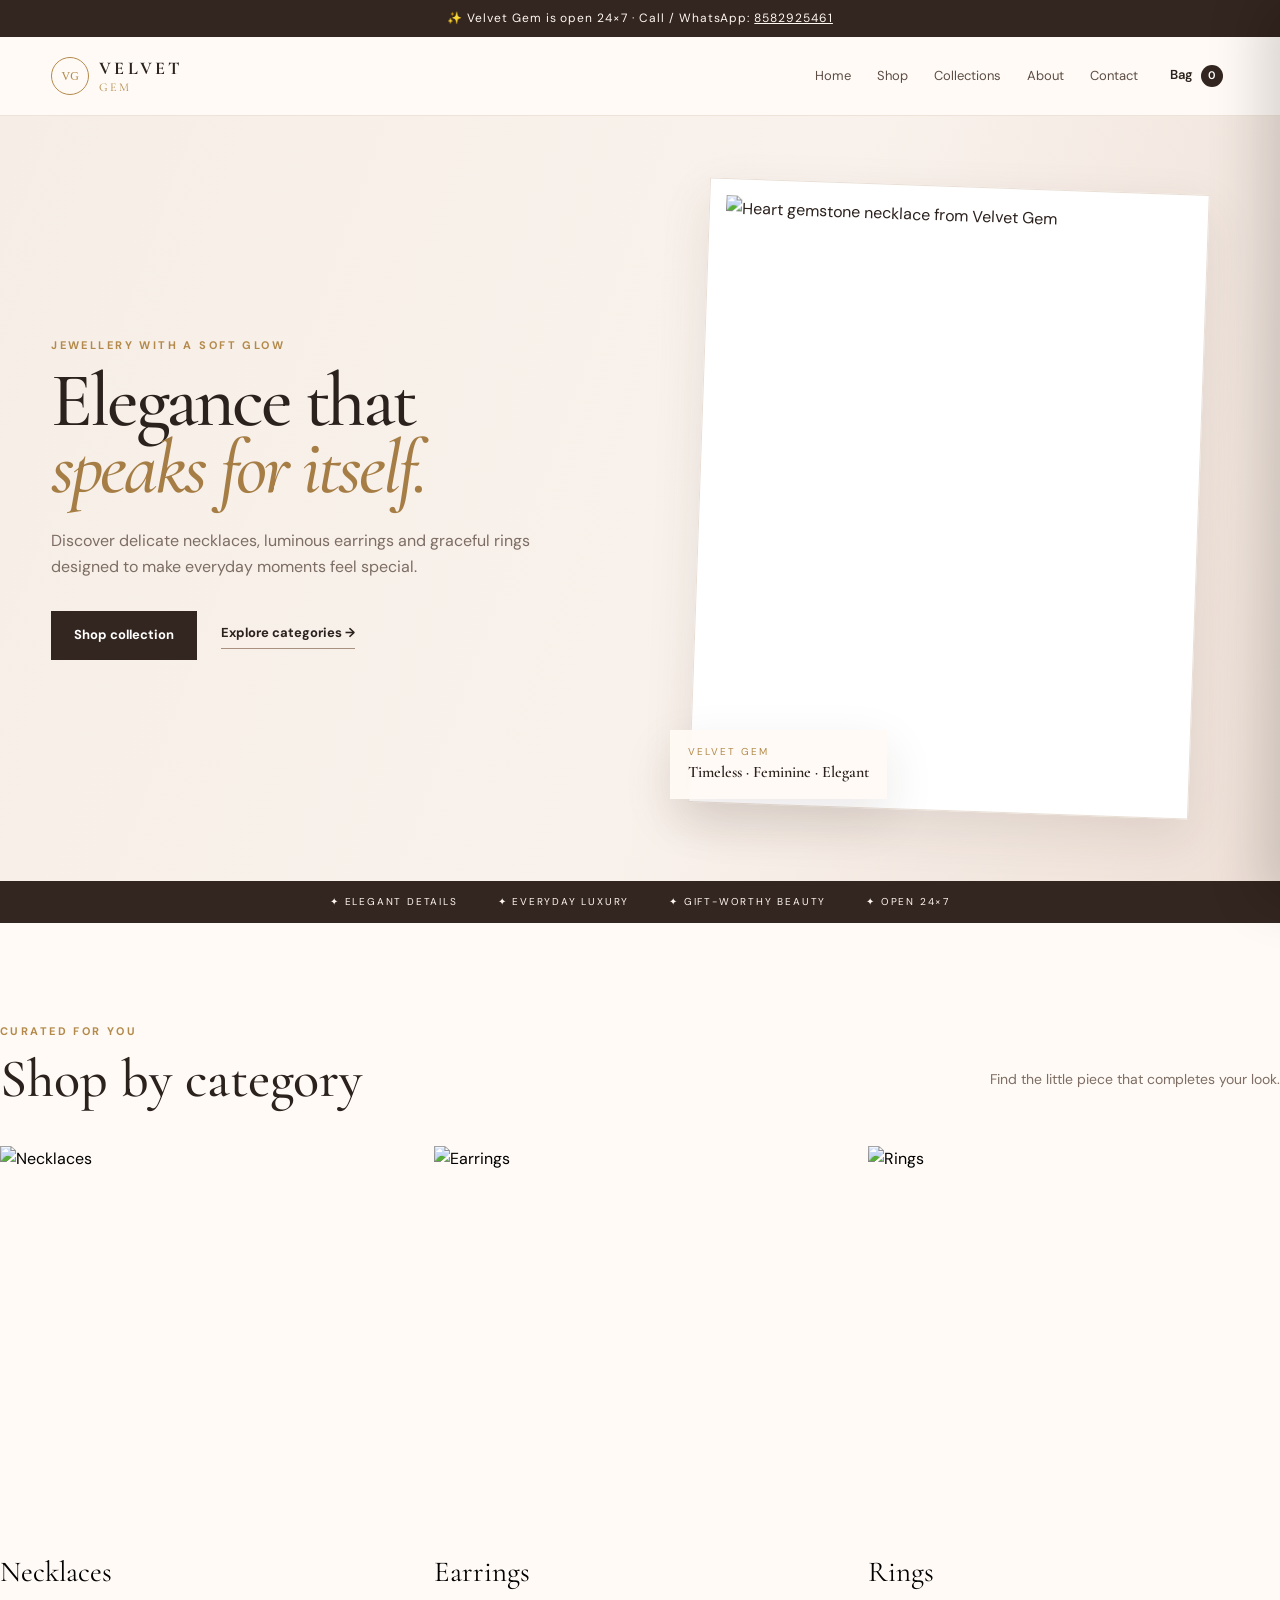
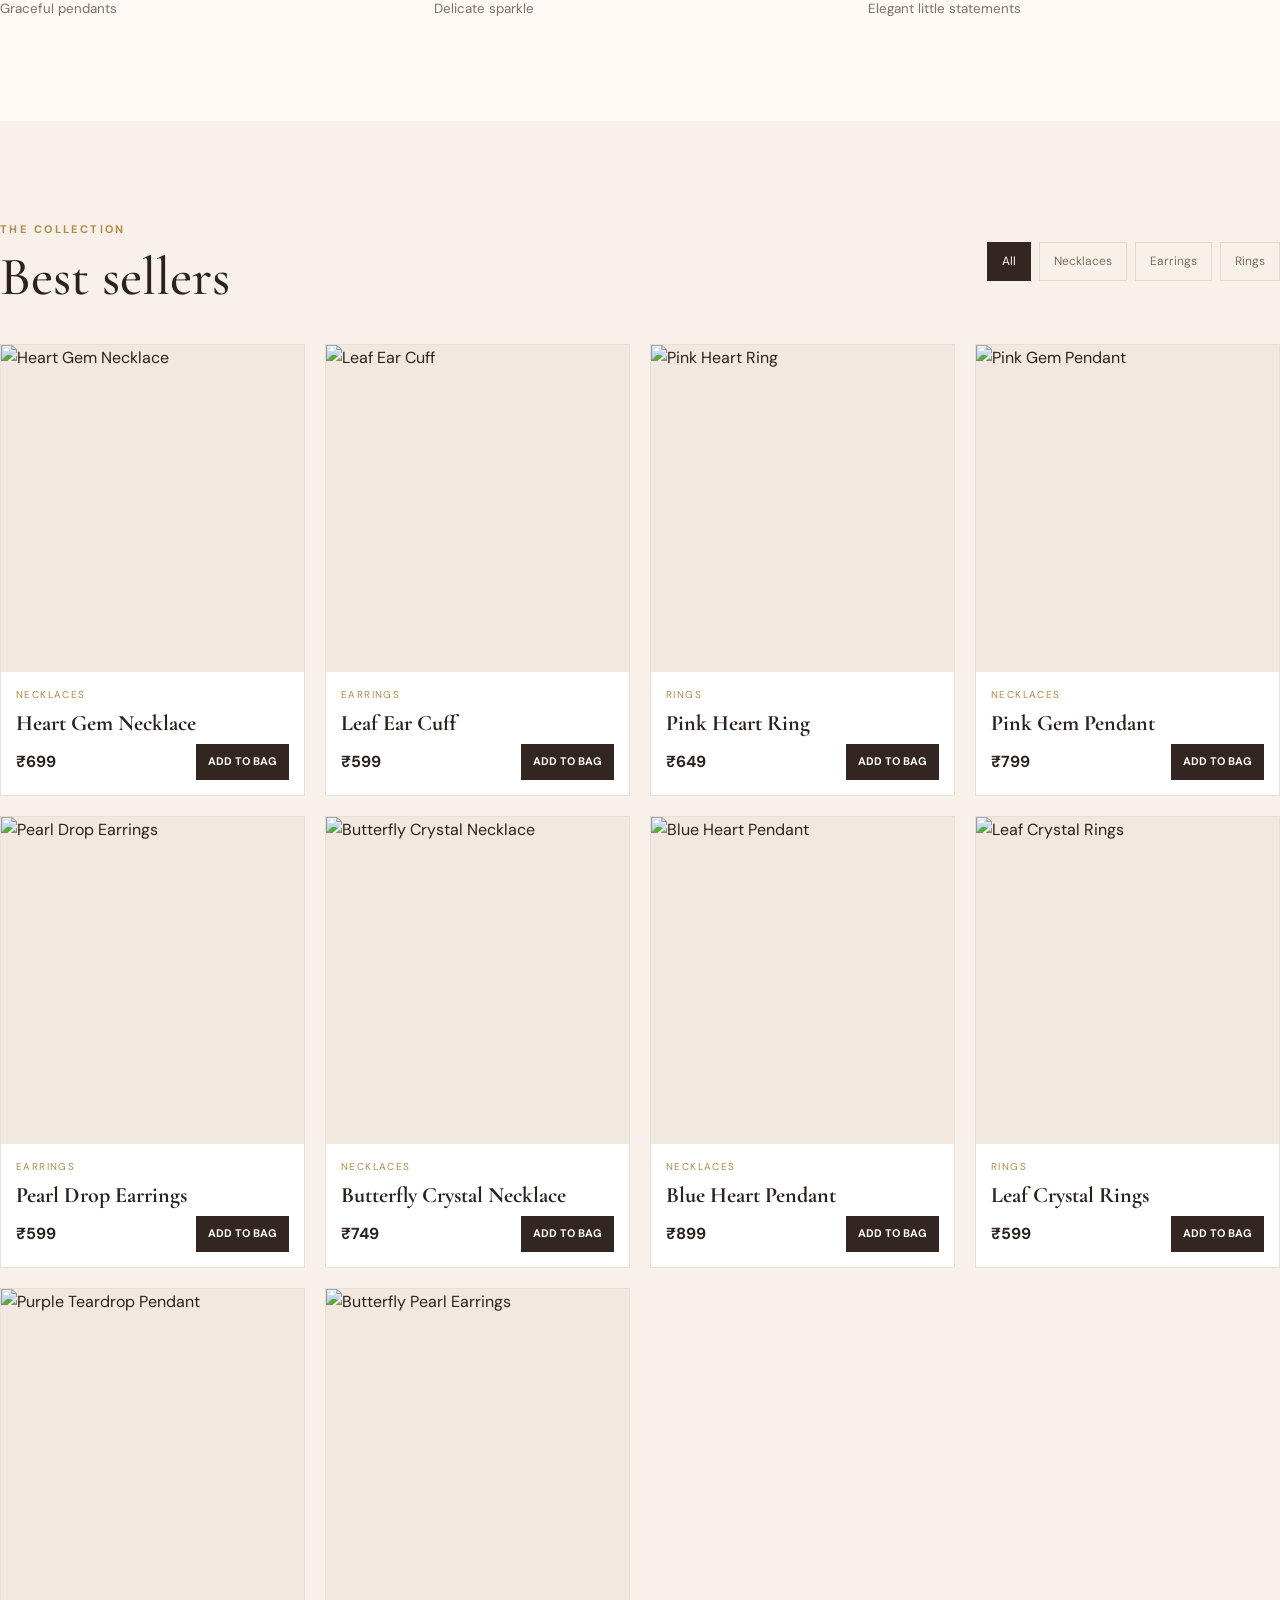
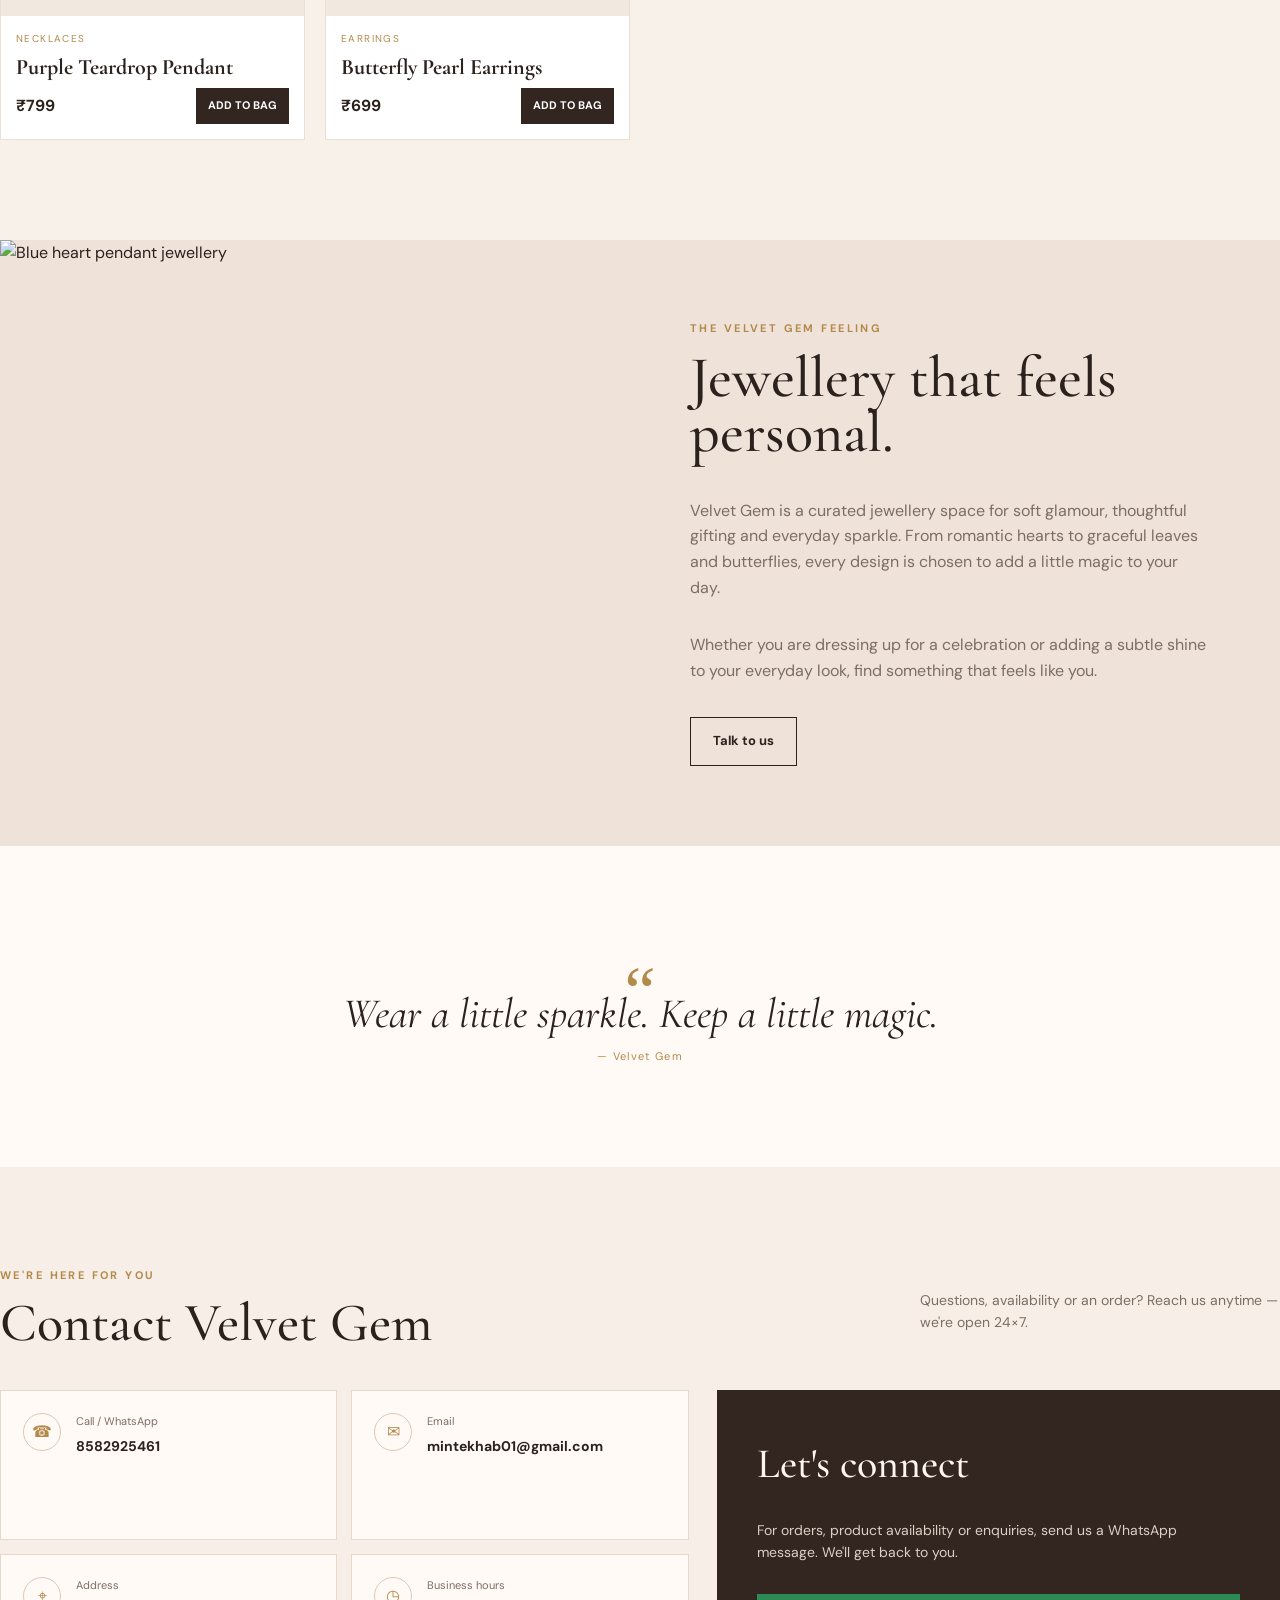
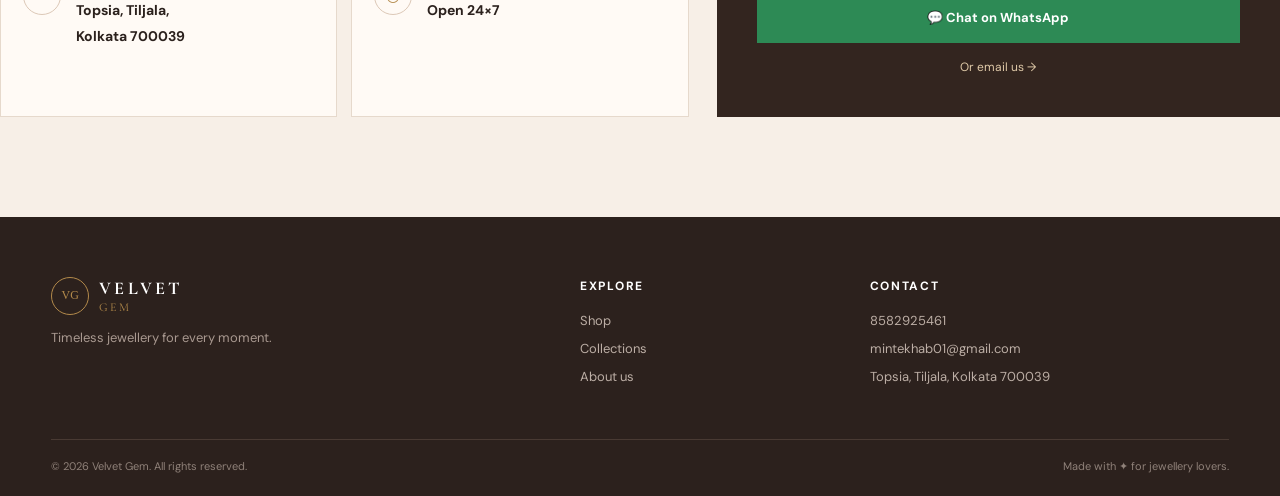
==== index.html @ b73c509e "Add files via upload" ====
<!doctype html>
<html lang="en">
<head>
  <meta charset="utf-8">
  <meta name="viewport" content="width=device-width, initial-scale=1">
  <meta name="theme-color" content="#f7f0e8">
  <meta name="description" content="Velvet Gem — elegant jewellery for every moment. Shop necklaces, earrings and rings in a timeless luxury collection.">
  <title>Velvet Gem | Timeless Jewellery</title>
  <link rel="preconnect" href="https://fonts.googleapis.com">
  <link rel="preconnect" href="https://fonts.gstatic.com" crossorigin>
  <link href="https://fonts.googleapis.com/css2?family=Cormorant+Garamond:wght@500;600;700&family=DM+Sans:wght@400;500;600;700&display=swap" rel="stylesheet">
  <link rel="stylesheet" href="style.css">
</head>
<body>
  <div class="announcement">✨ Velvet Gem is open 24×7 · Call / WhatsApp: <a href="tel:+918582925461">8582925461</a></div>

  <header class="site-header" id="top">
    <div class="container nav-wrap">
      <a class="brand" href="#top" aria-label="Velvet Gem home">
        <span class="brand-mark">VG</span>
        <span><strong>VELVET</strong><em>GEM</em></span>
      </a>
      <button class="menu-toggle" aria-label="Open menu" aria-expanded="false">☰</button>
      <nav class="nav" aria-label="Main navigation">
        <a href="#home">Home</a>
        <a href="#shop">Shop</a>
        <a href="#collections">Collections</a>
        <a href="#about">About</a>
        <a href="#contact">Contact</a>
        <button class="cart-button" id="cartOpen" aria-label="Open shopping cart">Bag <span id="cartCount">0</span></button>
      </nav>
    </div>
  </header>

  <main>
    <section class="hero" id="home">
      <div class="hero-copy">
        <p class="eyebrow">JEWELLERY WITH A SOFT GLOW</p>
        <h1>Elegance that<br><span>speaks for itself.</span></h1>
        <p class="hero-text">Discover delicate necklaces, luminous earrings and graceful rings designed to make everyday moments feel special.</p>
        <div class="hero-actions">
          <a class="btn btn-dark" href="#shop">Shop collection</a>
          <a class="text-link" href="#collections">Explore categories →</a>
        </div>
      </div>
      <div class="hero-art">
        <div class="hero-frame">
          <img src="images/heart-gem-necklace.jpg" alt="Heart gemstone necklace from Velvet Gem">
        </div>
        <div class="floating-note"><span>VELVET GEM</span><b>Timeless · Feminine · Elegant</b></div>
      </div>
    </section>

    <section class="marquee" aria-label="Velvet Gem values">
      <span>✦ ELEGANT DETAILS</span><span>✦ EVERYDAY LUXURY</span><span>✦ GIFT-WORTHY BEAUTY</span><span>✦ OPEN 24×7</span>
    </section>

    <section class="section" id="collections">
      <div class="section-heading">
        <div><p class="eyebrow">CURATED FOR YOU</p><h2>Shop by category</h2></div>
        <p>Find the little piece that completes your look.</p>
      </div>
      <div class="category-grid">
        <button class="category-card" data-category="Necklaces"><img src="images/pink-drop-necklace.jpg" alt="Necklaces"><span>Necklaces</span><small>Graceful pendants</small></button>
        <button class="category-card" data-category="Earrings"><img src="images/butterfly-earrings.jpg" alt="Earrings"><span>Earrings</span><small>Delicate sparkle</small></button>
        <button class="category-card" data-category="Rings"><img src="images/pink-heart-ring.jpg" alt="Rings"><span>Rings</span><small>Elegant little statements</small></button>
      </div>
    </section>

    <section class="section products-section" id="shop">
      <div class="section-heading shop-heading">
        <div><p class="eyebrow">THE COLLECTION</p><h2>Best sellers</h2></div>
        <div class="filters" role="group" aria-label="Product filters">
          <button class="filter active" data-filter="All">All</button>
          <button class="filter" data-filter="Necklaces">Necklaces</button>
          <button class="filter" data-filter="Earrings">Earrings</button>
          <button class="filter" data-filter="Rings">Rings</button>
        </div>
      </div>
      <div class="product-grid" id="productGrid"></div>
    </section>

    <section class="story" id="about">
      <div class="story-image"><img src="images/blue-heart-necklace.jpg" alt="Blue heart pendant jewellery"></div>
      <div class="story-copy">
        <p class="eyebrow">THE VELVET GEM FEELING</p>
        <h2>Jewellery that feels personal.</h2>
        <p>Velvet Gem is a curated jewellery space for soft glamour, thoughtful gifting and everyday sparkle. From romantic hearts to graceful leaves and butterflies, every design is chosen to add a little magic to your day.</p>
        <p>Whether you are dressing up for a celebration or adding a subtle shine to your everyday look, find something that feels like you.</p>
        <a class="btn btn-outline" href="#contact">Talk to us</a>
      </div>
    </section>

    <section class="quote-section">
      <div class="quote-mark">“</div>
      <blockquote>Wear a little sparkle. Keep a little magic.</blockquote>
      <p>— Velvet Gem</p>
    </section>

    <section class="contact section" id="contact">
      <div class="section-heading">
        <div><p class="eyebrow">WE'RE HERE FOR YOU</p><h2>Contact Velvet Gem</h2></div>
        <p>Questions, availability or an order? Reach us anytime — we're open 24×7.</p>
      </div>
      <div class="contact-grid">
        <div class="contact-info">
          <a class="contact-card" href="tel:+918582925461"><span class="contact-icon">☎</span><div><small>Call / WhatsApp</small><strong>8582925461</strong></div></a>
          <a class="contact-card" href="mailto:mintekhab01@gmail.com"><span class="contact-icon">✉</span><div><small>Email</small><strong>mintekhab01@gmail.com</strong></div></a>
          <div class="contact-card"><span class="contact-icon">⌖</span><div><small>Address</small><strong>Topsia, Tiljala,<br>Kolkata 700039</strong></div></div>
          <div class="contact-card"><span class="contact-icon">◷</span><div><small>Business hours</small><strong>Open 24×7</strong></div></div>
        </div>
        <div class="contact-box">
          <h3>Let's connect</h3>
          <p>For orders, product availability or enquiries, send us a WhatsApp message. We'll get back to you.</p>
          <a class="btn btn-whatsapp" id="whatsappContact" href="https://wa.me/918582925461?text=Hello%20Velvet%20Gem%2C%20I%20would%20like%20to%20know%20more%20about%20your%20jewellery." target="_blank" rel="noopener">💬 Chat on WhatsApp</a>
          <a class="email-link" href="mailto:mintekhab01@gmail.com">Or email us →</a>
        </div>
      </div>
    </section>
  </main>

  <footer class="footer">
    <div class="container footer-grid">
      <div><a class="brand footer-brand" href="#top"><span class="brand-mark">VG</span><span><strong>VELVET</strong><em>GEM</em></span></a><p>Timeless jewellery for every moment.</p></div>
      <div><h4>Explore</h4><a href="#shop">Shop</a><a href="#collections">Collections</a><a href="#about">About us</a></div>
      <div><h4>Contact</h4><a href="tel:+918582925461">8582925461</a><a href="mailto:mintekhab01@gmail.com">mintekhab01@gmail.com</a><span>Topsia, Tiljala, Kolkata 700039</span></div>
    </div>
    <div class="container footer-bottom"><span>© <span id="year"></span> Velvet Gem. All rights reserved.</span><span>Made with ✦ for jewellery lovers.</span></div>
  </footer>

  <div class="cart-overlay" id="cartOverlay"></div>
  <aside class="cart-drawer" id="cartDrawer" aria-label="Shopping cart" aria-hidden="true">
    <div class="cart-head"><div><p class="eyebrow">YOUR SELECTION</p><h2>Your bag</h2></div><button id="cartClose" class="icon-button" aria-label="Close cart">×</button></div>
    <div id="cartItems" class="cart-items"></div>
    <div class="cart-footer">
      <div class="total-row"><span>Subtotal</span><strong id="cartTotal">₹0</strong></div>
      <p class="cart-note">Delivery and final availability can be confirmed on WhatsApp.</p>
      <button id="whatsappOrder" class="btn btn-whatsapp full">Order on WhatsApp</button>
      <button id="clearCart" class="clear-btn">Clear bag</button>
    </div>
  </aside>

  <div class="product-modal" id="productModal" aria-hidden="true">
    <div class="modal-backdrop" data-close-modal></div>
    <div class="modal-card" role="dialog" aria-modal="true">
      <button class="icon-button modal-close" data-close-modal aria-label="Close product">×</button>
      <img id="modalImage" src="" alt="">
      <div class="modal-content"><p class="eyebrow" id="modalCategory"></p><h2 id="modalName"></h2><p class="modal-price" id="modalPrice"></p><p id="modalDescription"></p><button class="btn btn-dark full" id="modalAdd">Add to bag</button></div>
    </div>
  </div>

  <script src="script.js"></script>
</body>
</html>
---- style.css ----
:root{--cream:#f7f0e8;--paper:#fffaf5;--ink:#2b211d;--muted:#7d6d64;--gold:#b38a4b;--line:#e6d9cc;--rose:#ead8d1;--dark:#33251f;--shadow:0 18px 50px rgba(56,38,29,.10)}
*{box-sizing:border-box}html{scroll-behavior:smooth}body{margin:0;background:var(--paper);color:var(--ink);font-family:'DM Sans',Arial,sans-serif;line-height:1.6}button,a{font:inherit}a{text-decoration:none;color:inherit}.container{width:min(1180px,92%);margin:auto}.announcement{background:var(--dark);color:#fff8f1;text-align:center;padding:9px 16px;font-size:12px;letter-spacing:.08em}.announcement a{text-decoration:underline}.site-header{position:sticky;top:0;z-index:20;background:rgba(255,250,245,.94);backdrop-filter:blur(16px);border-bottom:1px solid rgba(230,217,204,.7)}.nav-wrap{height:78px;display:flex;align-items:center;justify-content:space-between;gap:30px}.brand{display:flex;align-items:center;gap:10px}.brand-mark{width:38px;height:38px;border:1px solid var(--gold);border-radius:50%;display:grid;place-items:center;font-family:Georgia,serif;color:var(--gold);font-size:12px}.brand strong,.brand em{display:block;line-height:1;font-family:'Cormorant Garamond',Georgia,serif;letter-spacing:.18em;font-style:normal}.brand strong{font-size:18px}.brand em{font-size:12px;color:var(--gold);margin-top:4px}.nav{display:flex;align-items:center;gap:26px;font-size:13px}.nav a{color:#5c4d45;transition:.2s}.nav a:hover{color:var(--gold)}.cart-button{border:0;background:none;cursor:pointer;color:var(--ink);font-weight:600}.cart-button span{display:inline-grid;place-items:center;width:22px;height:22px;margin-left:5px;background:var(--dark);color:white;border-radius:50%;font-size:11px}.menu-toggle{display:none;border:0;background:none;font-size:24px}.hero{min-height:650px;background:linear-gradient(110deg,#f6eee6 0%,#f9f2ec 55%,#eee0d7 100%);display:grid;grid-template-columns:1fr 1fr;align-items:center;padding:70px max(4%,calc((100% - 1180px)/2));gap:60px;overflow:hidden}.eyebrow{font-size:11px;letter-spacing:.22em;font-weight:700;color:var(--gold);margin:0 0 12px}.hero h1,h2,h3,blockquote{font-family:'Cormorant Garamond',Georgia,serif}.hero h1{font-size:clamp(56px,6vw,90px);line-height:.88;font-weight:500;margin:0 0 26px;letter-spacing:-.04em}.hero h1 span{color:#a67e45;font-style:italic}.hero-text{max-width:510px;color:var(--muted);font-size:16px}.hero-actions{display:flex;align-items:center;gap:24px;margin-top:32px}.btn{display:inline-flex;justify-content:center;align-items:center;border:1px solid transparent;padding:13px 22px;cursor:pointer;transition:.25s;font-weight:700;font-size:13px}.btn-dark{background:var(--dark);color:#fff}.btn-dark:hover{transform:translateY(-2px);box-shadow:var(--shadow)}.btn-outline{border-color:var(--ink);background:transparent}.btn-outline:hover{background:var(--dark);color:white}.btn-whatsapp{background:#2d8a55;color:white}.btn-whatsapp:hover{filter:brightness(.94);transform:translateY(-2px)}.text-link{font-size:13px;font-weight:700;border-bottom:1px solid #a9917f;padding-bottom:4px}.hero-art{position:relative;display:flex;justify-content:center}.hero-frame{width:min(500px,100%);aspect-ratio:4/5;padding:16px;background:#fff;border:1px solid #eadfd6;box-shadow:var(--shadow);transform:rotate(2deg)}.hero-frame img{width:100%;height:100%;object-fit:cover;display:block}.floating-note{position:absolute;bottom:12px;left:0;background:rgba(255,250,245,.94);padding:14px 18px;box-shadow:var(--shadow);font-size:10px}.floating-note span{display:block;letter-spacing:.2em;color:var(--gold)}.floating-note b{display:block;font-family:'Cormorant Garamond',Georgia,serif;font-size:16px;font-weight:600}.marquee{display:flex;justify-content:center;gap:40px;flex-wrap:wrap;background:#33251f;color:#fff7f0;padding:13px;font-size:10px;letter-spacing:.18em}.section{padding:100px 0}.section-heading{display:flex;align-items:end;justify-content:space-between;gap:30px;margin-bottom:42px}.section-heading h2{font-size:54px;line-height:.95;margin:0;font-weight:500}.section-heading>p{max-width:360px;color:var(--muted);font-size:14px}.category-grid{display:grid;grid-template-columns:repeat(3,1fr);gap:22px}.category-card{padding:0;border:0;background:none;cursor:pointer;text-align:left;overflow:hidden}.category-card img{display:block;width:100%;height:390px;object-fit:cover;transition:transform .5s}.category-card:hover img{transform:scale(1.035)}.category-card span{display:block;font-family:'Cormorant Garamond',Georgia,serif;font-size:29px;margin-top:13px}.category-card small{color:var(--muted)}.products-section{background:#f8f1e9}.shop-heading{align-items:center}.filters{display:flex;gap:8px;flex-wrap:wrap}.filter{border:1px solid var(--line);background:transparent;padding:9px 14px;color:var(--muted);cursor:pointer;font-size:12px}.filter.active,.filter:hover{background:var(--dark);color:#fff;border-color:var(--dark)}.product-grid{display:grid;grid-template-columns:repeat(4,1fr);gap:20px}.product-card{background:#fff;border:1px solid #eadfd5;position:relative;overflow:hidden}.product-image{position:relative;aspect-ratio:1/1.08;background:#f1e8df;overflow:hidden;cursor:pointer}.product-image img{width:100%;height:100%;object-fit:cover;transition:transform .5s}.product-card:hover .product-image img{transform:scale(1.04)}.quick-view{position:absolute;left:12px;right:12px;bottom:12px;padding:10px;border:0;background:rgba(255,250,245,.94);cursor:pointer;font-size:11px;font-weight:700;opacity:0;transform:translateY(6px);transition:.25s}.product-card:hover .quick-view{opacity:1;transform:translateY(0)}.product-info{padding:15px}.product-category{font-size:10px;letter-spacing:.14em;color:var(--gold);text-transform:uppercase}.product-name{font-family:'Cormorant Garamond',Georgia,serif;font-size:22px;margin:3px 0}.product-bottom{display:flex;justify-content:space-between;align-items:center;gap:10px}.price{font-weight:700}.add-btn{border:0;background:var(--dark);color:#fff;padding:9px 12px;font-size:11px;font-weight:700;cursor:pointer}.story{display:grid;grid-template-columns:1fr 1fr;min-height:580px;background:#efe2d9}.story-image img{width:100%;height:100%;object-fit:cover;display:block}.story-copy{padding:80px max(7%,calc((100vw - 1180px)/2));display:flex;flex-direction:column;justify-content:center}.story-copy h2{font-size:58px;line-height:.95;margin:0 0 22px;font-weight:500}.story-copy p:not(.eyebrow){color:var(--muted);max-width:520px}.story-copy .btn{width:max-content;margin-top:18px}.quote-section{text-align:center;padding:90px 20px;background:#fffaf5}.quote-mark{font-family:Georgia,serif;color:var(--gold);font-size:70px;height:55px}.quote-section blockquote{font-size:42px;line-height:1.1;max-width:720px;margin:0 auto;font-style:italic}.quote-section p{color:var(--gold);letter-spacing:.12em;font-size:11px}.contact{background:#f7efe7}.contact-grid{display:grid;grid-template-columns:1.1fr .9fr;gap:28px}.contact-info{display:grid;grid-template-columns:1fr 1fr;gap:14px}.contact-card{display:flex;gap:15px;align-items:flex-start;background:#fffaf5;border:1px solid var(--line);padding:22px;min-height:105px}.contact-icon{width:38px;height:38px;border:1px solid #dcc8b7;display:grid;place-items:center;border-radius:50%;color:var(--gold);flex:none}.contact-card small{display:block;color:var(--muted);font-size:11px;margin-bottom:3px}.contact-card strong{font-size:14px;line-height:1.45}.contact-box{background:var(--dark);color:#fff7ef;padding:40px;display:flex;flex-direction:column;justify-content:center}.contact-box h3{font-size:42px;font-weight:500;margin:0 0 8px}.contact-box p{color:#dbcfc7;font-size:14px}.contact-box .btn{margin-top:16px}.full{width:100%}.email-link{text-align:center;margin-top:15px;color:#dfc9a8;font-size:12px}.footer{background:#2c211d;color:#e9ddd4;padding:60px 0 20px}.footer-grid{display:grid;grid-template-columns:2fr 1fr 1.5fr;gap:50px;padding-bottom:45px}.footer-brand{color:#fff}.footer p{color:#a99990;font-size:13px}.footer h4{margin:0 0 15px;color:#fff;font-size:12px;letter-spacing:.14em;text-transform:uppercase}.footer-grid>div:not(:first-child) a,.footer-grid>div:not(:first-child) span{display:block;color:#bcaea5;font-size:13px;margin:7px 0}.footer-grid a:hover{color:#fff}.footer-bottom{border-top:1px solid #493a33;padding-top:18px;display:flex;justify-content:space-between;color:#8f8179;font-size:11px}.cart-overlay{position:fixed;inset:0;background:rgba(26,18,14,.42);z-index:39;opacity:0;pointer-events:none;transition:.25s}.cart-overlay.show{opacity:1;pointer-events:auto}.cart-drawer{position:fixed;z-index:40;right:0;top:0;height:100%;width:min(430px,92vw);background:#fffaf5;transform:translateX(100%);transition:.3s;display:flex;flex-direction:column;box-shadow:-20px 0 50px rgba(0,0,0,.15)}.cart-drawer.open{transform:translateX(0)}.cart-head{display:flex;justify-content:space-between;align-items:flex-start;padding:28px;border-bottom:1px solid var(--line)}.cart-head h2{margin:0;font-size:42px;font-weight:500}.icon-button{border:0;background:none;font-size:30px;cursor:pointer;color:var(--ink)}.cart-items{padding:20px 28px;overflow:auto;flex:1}.empty-cart{text-align:center;color:var(--muted);padding:60px 10px}.cart-item{display:grid;grid-template-columns:75px 1fr auto;gap:12px;align-items:center;padding:12px 0;border-bottom:1px solid var(--line)}.cart-item img{width:75px;height:85px;object-fit:cover}.cart-item h4{font-family:'Cormorant Garamond',Georgia,serif;font-size:19px;margin:0}.cart-item p{font-size:12px;color:var(--muted);margin:2px 0}.qty{display:flex;align-items:center;gap:8px;margin-top:6px}.qty button{width:25px;height:25px;border:1px solid var(--line);background:white;cursor:pointer}.remove{border:0;background:none;color:#a35e54;font-size:11px;cursor:pointer}.cart-footer{padding:22px 28px;border-top:1px solid var(--line)}.total-row{display:flex;justify-content:space-between;font-size:18px}.cart-note{font-size:11px;color:var(--muted)}.clear-btn{display:block;width:100%;margin-top:12px;border:0;background:none;color:var(--muted);font-size:11px;cursor:pointer}.product-modal{position:fixed;inset:0;z-index:50;display:none;align-items:center;justify-content:center;padding:20px}.product-modal.show{display:flex}.modal-backdrop{position:absolute;inset:0;background:rgba(26,18,14,.55)}.modal-card{position:relative;z-index:1;background:#fffaf5;width:min(850px,100%);display:grid;grid-template-columns:1fr 1fr;max-height:90vh;overflow:auto;box-shadow:var(--shadow)}.modal-card>img{width:100%;height:100%;min-height:480px;object-fit:cover}.modal-content{padding:50px;display:flex;flex-direction:column;justify-content:center}.modal-content h2{font-size:50px;line-height:.95;margin:0 0 12px}.modal-price{font-weight:700;font-size:20px}.modal-content>p:not(.eyebrow):not(.modal-price){color:var(--muted);font-size:14px}.modal-close{position:absolute;right:12px;top:8px;z-index:2}.no-results{grid-column:1/-1;text-align:center;color:var(--muted);padding:40px}
@media(max-width:900px){.nav{gap:15px}.hero{grid-template-columns:1fr;padding-top:60px}.hero-art{max-width:560px;margin:auto;width:100%}.product-grid{grid-template-columns:repeat(2,1fr)}.story{grid-template-columns:1fr}.story-image{min-height:450px}.story-copy{padding:60px 7%}.contact-grid{grid-template-columns:1fr}.footer-grid{grid-template-columns:1.5fr 1fr 1.5fr}}
@media(max-width:700px){.nav-wrap{height:68px}.menu-toggle{display:block}.nav{position:absolute;left:0;right:0;top:68px;background:#fffaf5;border-bottom:1px solid var(--line);padding:18px 4%;display:none;flex-direction:column;align-items:flex-start}.nav.open{display:flex}.cart-button{padding:0}.hero{min-height:auto;padding:60px 5% 75px;gap:35px}.hero h1{font-size:58px}.hero-actions{flex-wrap:wrap}.floating-note{left:10px}.section{padding:70px 0}.section-heading{display:block}.section-heading>p{margin-top:15px}.section-heading h2{font-size:45px}.category-grid{grid-template-columns:1fr}.category-card img{height:420px}.shop-heading .filters{margin-top:22px}.product-grid{grid-template-columns:1fr 1fr;gap:10px}.product-info{padding:11px}.product-name{font-size:19px}.add-btn{padding:8px;font-size:10px}.quick-view{display:none}.story-copy h2{font-size:48px}.quote-section blockquote{font-size:34px}.contact-info{grid-template-columns:1fr}.contact-box{padding:32px 24px}.footer-grid{grid-template-columns:1fr 1fr;gap:30px}.footer-grid>div:first-child{grid-column:1/-1}.footer-bottom{display:block}.footer-bottom span{display:block;margin:6px 0}.modal-card{grid-template-columns:1fr}.modal-card>img{min-height:300px;max-height:45vh}.modal-content{padding:30px}.modal-content h2{font-size:40px}}
@media(max-width:420px){.product-grid{grid-template-columns:1fr}.hero h1{font-size:52px}.announcement{font-size:10px}.marquee{gap:12px;font-size:8px}.category-card img{height:360px}}
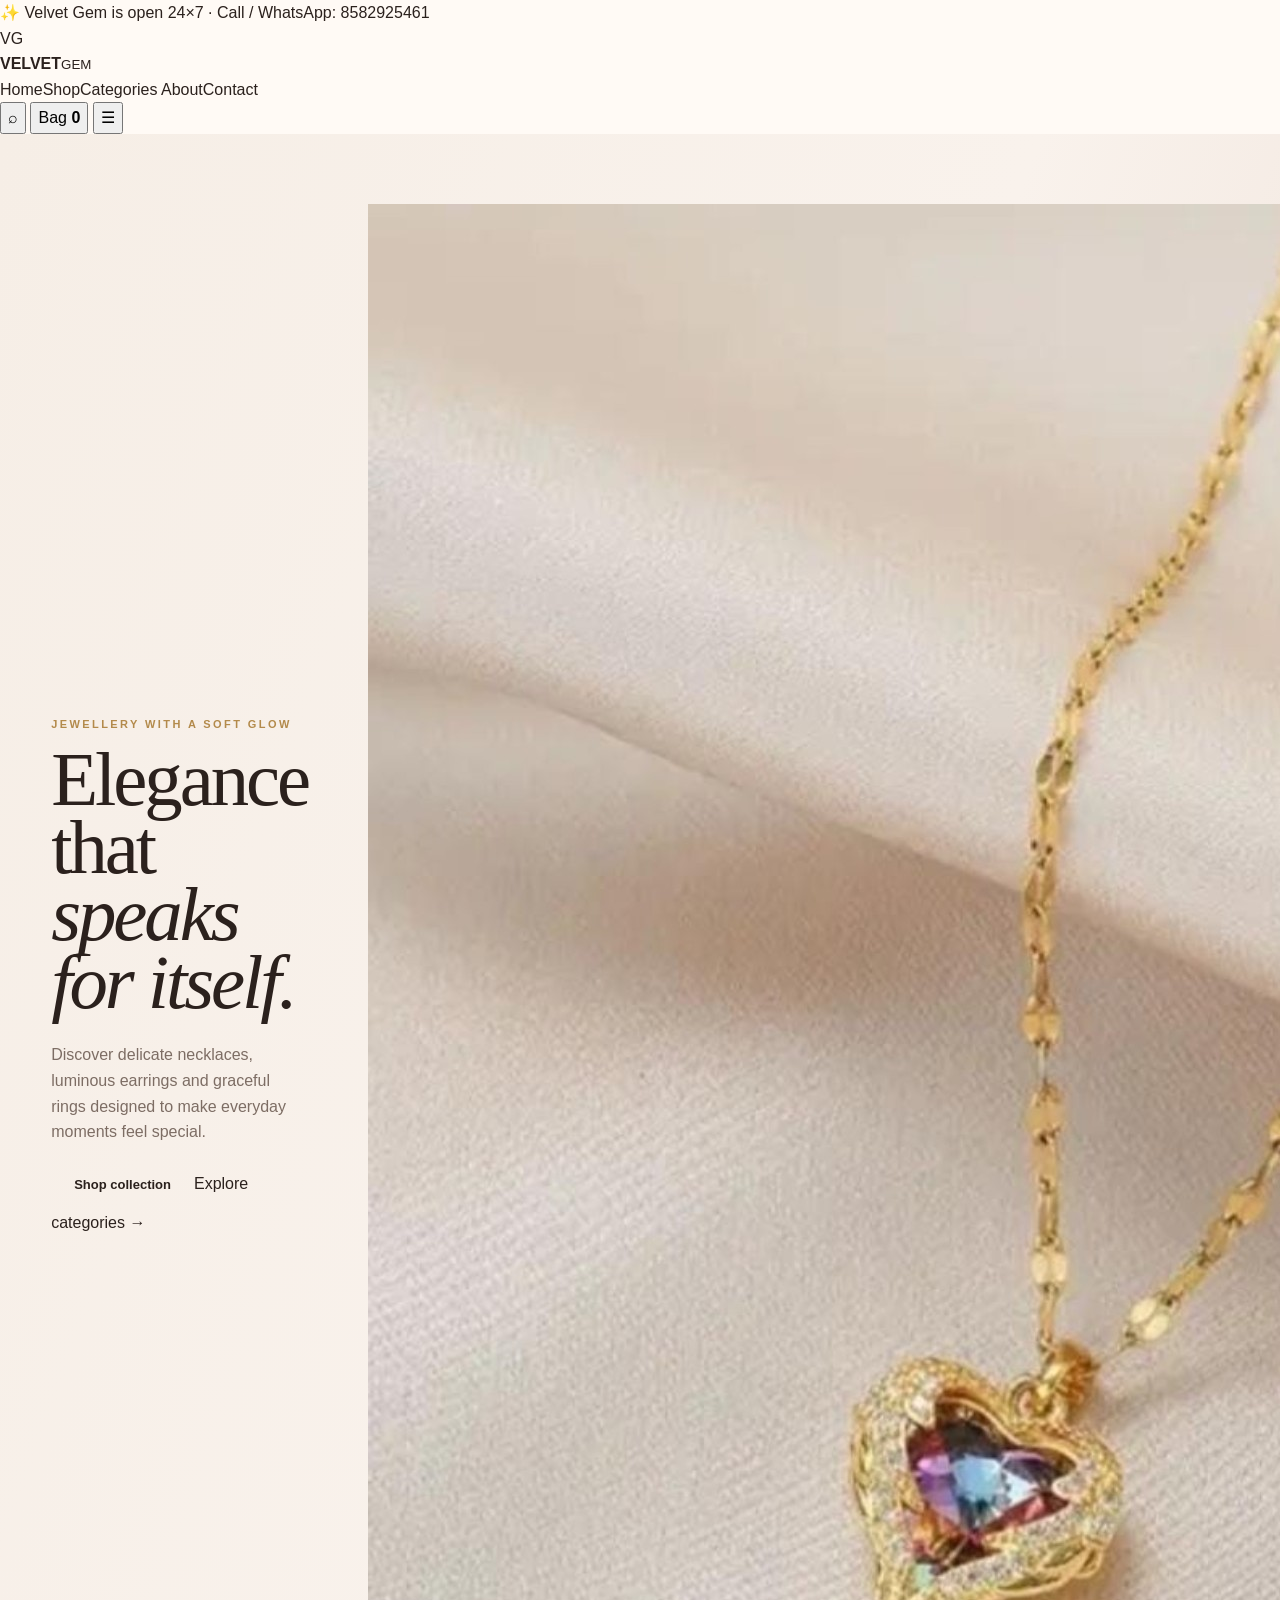
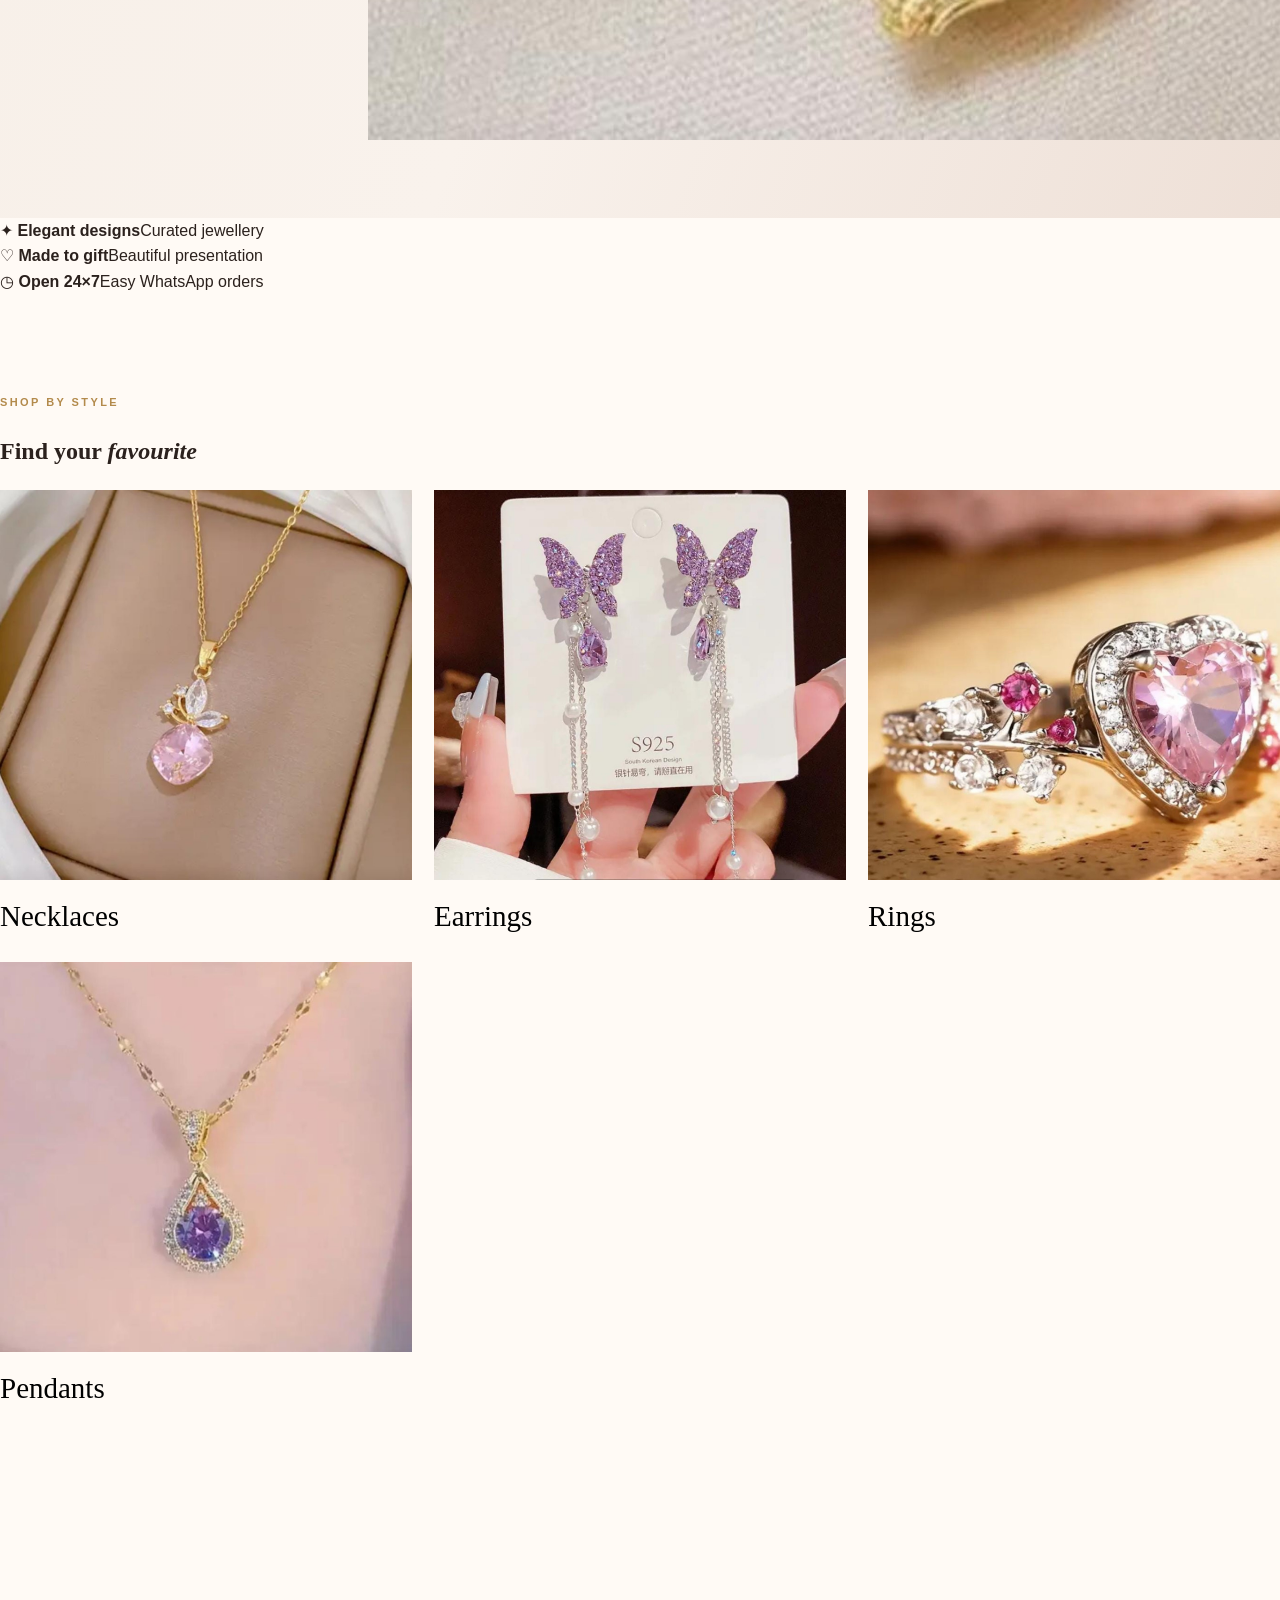
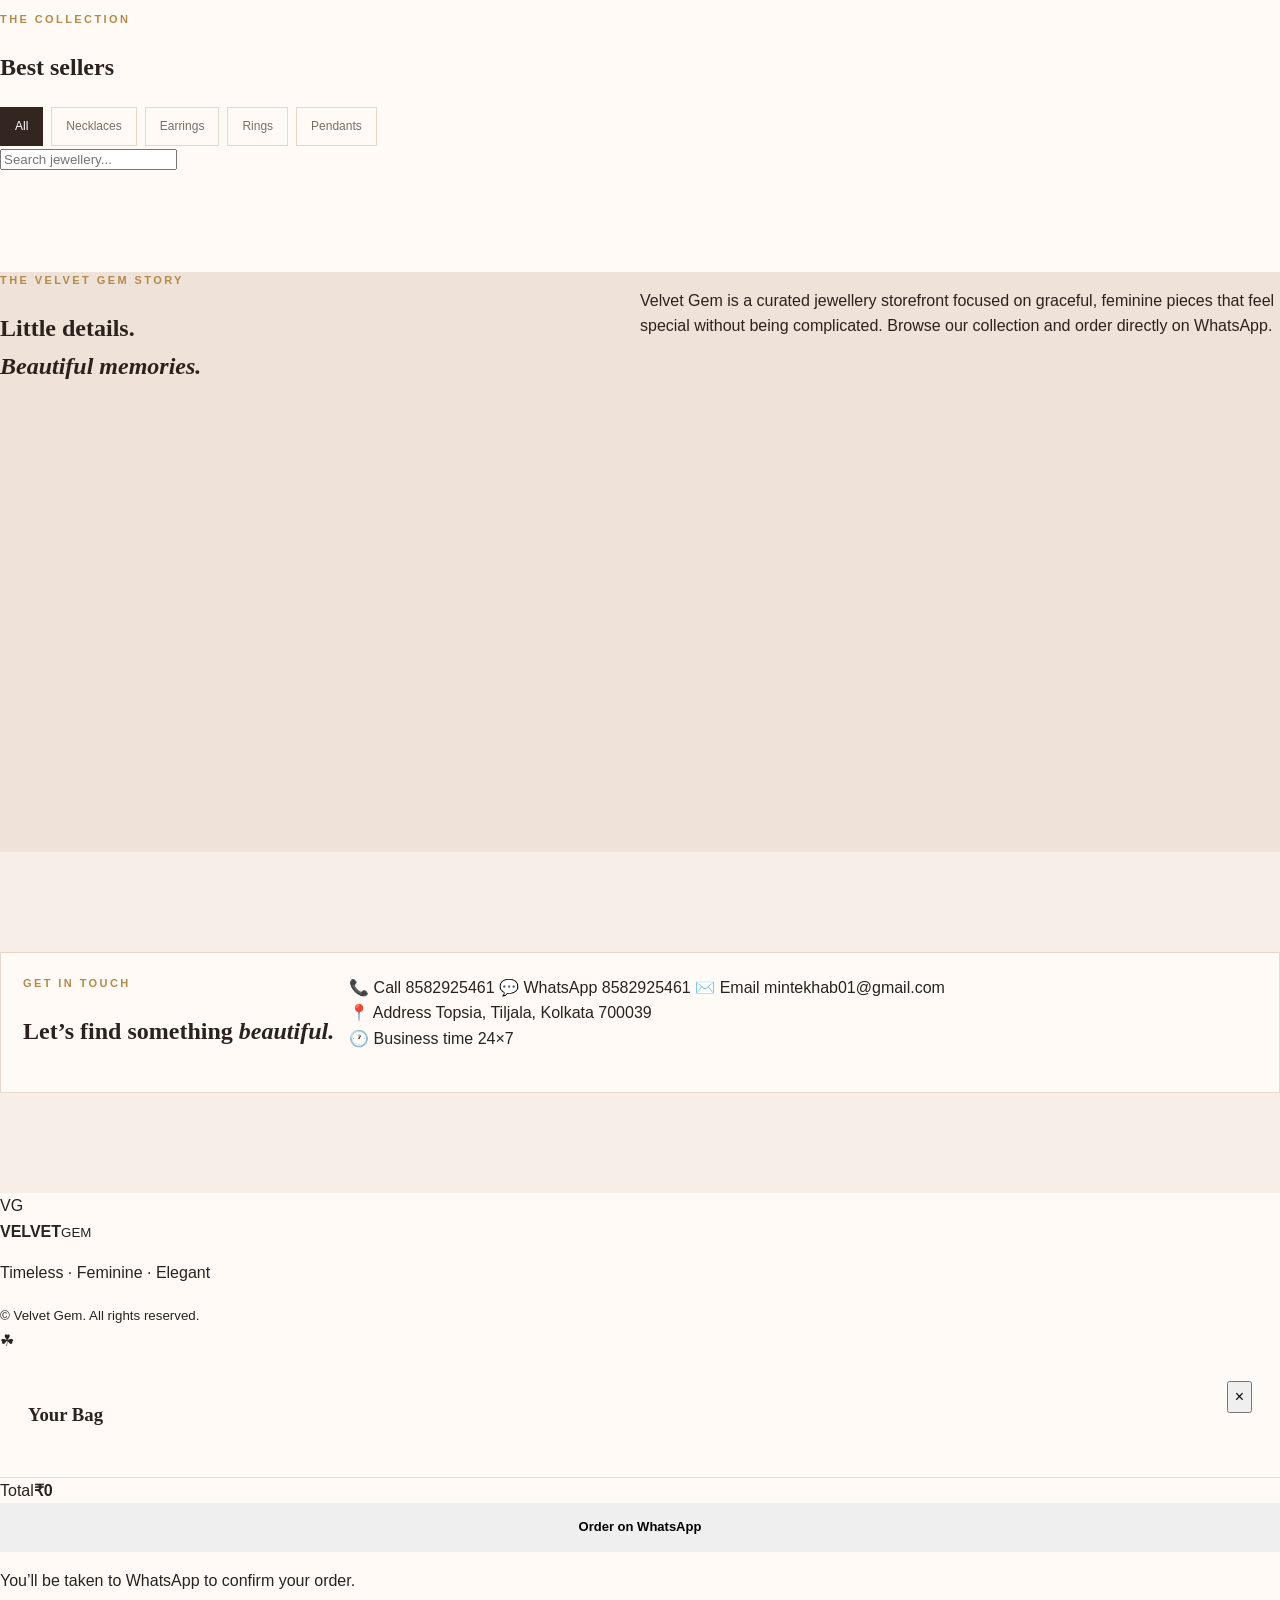
==== commit b7f816f6: "Update Velvet Gem homepage.html" ====
--- a/index.html
+++ b/index.html
@@ -1,34 +1,28 @@
-<!doctype html>
+<!DOCTYPE html>
 <html lang="en">
 <head>
-  <meta charset="utf-8">
-  <meta name="viewport" content="width=device-width, initial-scale=1">
-  <meta name="theme-color" content="#f7f0e8">
-  <meta name="description" content="Velvet Gem — elegant jewellery for every moment. Shop necklaces, earrings and rings in a timeless luxury collection.">
-  <title>Velvet Gem | Timeless Jewellery</title>
-  <link rel="preconnect" href="https://fonts.googleapis.com">
-  <link rel="preconnect" href="https://fonts.gstatic.com" crossorigin>
-  <link href="https://fonts.googleapis.com/css2?family=Cormorant+Garamond:wght@500;600;700&family=DM+Sans:wght@400;500;600;700&display=swap" rel="stylesheet">
+  <meta charset="UTF-8">
+  <meta name="viewport" content="width=device-width, initial-scale=1.0">
+  <meta name="theme-color" content="#2f211c">
+  <meta name="description" content="Velvet Gem — elegant jewellery for everyday moments.">
+  <title>Velvet Gem | Jewellery</title>
   <link rel="stylesheet" href="style.css">
 </head>
 <body>
-  <div class="announcement">✨ Velvet Gem is open 24×7 · Call / WhatsApp: <a href="tel:+918582925461">8582925461</a></div>
+  <div class="topbar">✨ Velvet Gem is open 24×7 · Call / WhatsApp:
+    <a href="tel:+918582925461">8582925461</a>
+  </div>
 
-  <header class="site-header" id="top">
-    <div class="container nav-wrap">
-      <a class="brand" href="#top" aria-label="Velvet Gem home">
-        <span class="brand-mark">VG</span>
-        <span><strong>VELVET</strong><em>GEM</em></span>
-      </a>
-      <button class="menu-toggle" aria-label="Open menu" aria-expanded="false">☰</button>
-      <nav class="nav" aria-label="Main navigation">
-        <a href="#home">Home</a>
-        <a href="#shop">Shop</a>
-        <a href="#collections">Collections</a>
-        <a href="#about">About</a>
-        <a href="#contact">Contact</a>
-        <button class="cart-button" id="cartOpen" aria-label="Open shopping cart">Bag <span id="cartCount">0</span></button>
-      </nav>
+  <header class="header">
+    <a class="logo" href="#home"><span>VG</span><div><strong>VELVET</strong><small>GEM</small></div></a>
+    <nav id="nav">
+      <a href="#home">Home</a><a href="#shop">Shop</a><a href="#categories">Categories</a>
+      <a href="#about">About</a><a href="#contact">Contact</a>
+    </nav>
+    <div class="header-actions">
+      <button class="icon-btn" id="searchToggle" aria-label="Search">⌕</button>
+      <button class="cart-btn" id="cartOpen">Bag <b id="cartCount">0</b></button>
+      <button class="menu-btn" id="menuBtn" aria-label="Menu">☰</button>
     </div>
   </header>
 
@@ -36,119 +30,83 @@
     <section class="hero" id="home">
       <div class="hero-copy">
         <p class="eyebrow">JEWELLERY WITH A SOFT GLOW</p>
-        <h1>Elegance that<br><span>speaks for itself.</span></h1>
+        <h1>Elegance that<br><em>speaks for itself.</em></h1>
         <p class="hero-text">Discover delicate necklaces, luminous earrings and graceful rings designed to make everyday moments feel special.</p>
-        <div class="hero-actions">
-          <a class="btn btn-dark" href="#shop">Shop collection</a>
-          <a class="text-link" href="#collections">Explore categories →</a>
-        </div>
+        <div class="hero-buttons"><a class="btn dark" href="#shop">Shop collection</a><a class="text-btn" href="#categories">Explore categories →</a></div>
       </div>
-      <div class="hero-art">
-        <div class="hero-frame">
-          <img src="images/heart-gem-necklace.jpg" alt="Heart gemstone necklace from Velvet Gem">
-        </div>
-        <div class="floating-note"><span>VELVET GEM</span><b>Timeless · Feminine · Elegant</b></div>
+      <div class="hero-image"><img src="images/heart-gem-necklace.jpg" alt="Heart gem necklace"></div>
+    </section>
+
+    <section class="trust">
+      <div>✦ <strong>Elegant designs</strong><span>Curated jewellery</span></div>
+      <div>♡ <strong>Made to gift</strong><span>Beautiful presentation</span></div>
+      <div>◷ <strong>Open 24×7</strong><span>Easy WhatsApp orders</span></div>
+    </section>
+
+    <section class="section" id="categories">
+      <div class="section-head"><div><p class="eyebrow">SHOP BY STYLE</p><h2>Find your <em>favourite</em></h2></div></div>
+      <div class="category-grid">
+        <button class="category-card" data-category="Necklaces"><img src="images/pink-drop-necklace.jpg" alt=""><span>Necklaces</span></button>
+        <button class="category-card" data-category="Earrings"><img src="images/butterfly-earrings.jpg" alt=""><span>Earrings</span></button>
+        <button class="category-card" data-category="Rings"><img src="images/pink-heart-ring.jpg" alt=""><span>Rings</span></button>
+        <button class="category-card" data-category="Pendants"><img src="images/purple-pendant.jpg" alt=""><span>Pendants</span></button>
       </div>
     </section>
 
-    <section class="marquee" aria-label="Velvet Gem values">
-      <span>✦ ELEGANT DETAILS</span><span>✦ EVERYDAY LUXURY</span><span>✦ GIFT-WORTHY BEAUTY</span><span>✦ OPEN 24×7</span>
-    </section>
-
-    <section class="section" id="collections">
-      <div class="section-heading">
-        <div><p class="eyebrow">CURATED FOR YOU</p><h2>Shop by category</h2></div>
-        <p>Find the little piece that completes your look.</p>
-      </div>
-      <div class="category-grid">
-        <button class="category-card" data-category="Necklaces"><img src="images/pink-drop-necklace.jpg" alt="Necklaces"><span>Necklaces</span><small>Graceful pendants</small></button>
-        <button class="category-card" data-category="Earrings"><img src="images/butterfly-earrings.jpg" alt="Earrings"><span>Earrings</span><small>Delicate sparkle</small></button>
-        <button class="category-card" data-category="Rings"><img src="images/pink-heart-ring.jpg" alt="Rings"><span>Rings</span><small>Elegant little statements</small></button>
-      </div>
-    </section>
-
-    <section class="section products-section" id="shop">
-      <div class="section-heading shop-heading">
+    <section class="section shop" id="shop">
+      <div class="section-head shop-head">
         <div><p class="eyebrow">THE COLLECTION</p><h2>Best sellers</h2></div>
-        <div class="filters" role="group" aria-label="Product filters">
+        <div class="filters">
           <button class="filter active" data-filter="All">All</button>
           <button class="filter" data-filter="Necklaces">Necklaces</button>
           <button class="filter" data-filter="Earrings">Earrings</button>
           <button class="filter" data-filter="Rings">Rings</button>
+          <button class="filter" data-filter="Pendants">Pendants</button>
         </div>
       </div>
+      <div class="search-box" id="searchBox"><input id="searchInput" type="search" placeholder="Search jewellery..."></div>
       <div class="product-grid" id="productGrid"></div>
     </section>
 
     <section class="story" id="about">
-      <div class="story-image"><img src="images/blue-heart-necklace.jpg" alt="Blue heart pendant jewellery"></div>
-      <div class="story-copy">
-        <p class="eyebrow">THE VELVET GEM FEELING</p>
-        <h2>Jewellery that feels personal.</h2>
-        <p>Velvet Gem is a curated jewellery space for soft glamour, thoughtful gifting and everyday sparkle. From romantic hearts to graceful leaves and butterflies, every design is chosen to add a little magic to your day.</p>
-        <p>Whether you are dressing up for a celebration or adding a subtle shine to your everyday look, find something that feels like you.</p>
-        <a class="btn btn-outline" href="#contact">Talk to us</a>
-      </div>
-    </section>
-
-    <section class="quote-section">
-      <div class="quote-mark">“</div>
-      <blockquote>Wear a little sparkle. Keep a little magic.</blockquote>
-      <p>— Velvet Gem</p>
+      <div><p class="eyebrow">THE VELVET GEM STORY</p><h2>Little details.<br><em>Beautiful memories.</em></h2></div>
+      <p>Velvet Gem is a curated jewellery storefront focused on graceful, feminine pieces that feel special without being complicated. Browse our collection and order directly on WhatsApp.</p>
     </section>
 
     <section class="contact section" id="contact">
-      <div class="section-heading">
-        <div><p class="eyebrow">WE'RE HERE FOR YOU</p><h2>Contact Velvet Gem</h2></div>
-        <p>Questions, availability or an order? Reach us anytime — we're open 24×7.</p>
-      </div>
-      <div class="contact-grid">
-        <div class="contact-info">
-          <a class="contact-card" href="tel:+918582925461"><span class="contact-icon">☎</span><div><small>Call / WhatsApp</small><strong>8582925461</strong></div></a>
-          <a class="contact-card" href="mailto:mintekhab01@gmail.com"><span class="contact-icon">✉</span><div><small>Email</small><strong>mintekhab01@gmail.com</strong></div></a>
-          <div class="contact-card"><span class="contact-icon">⌖</span><div><small>Address</small><strong>Topsia, Tiljala,<br>Kolkata 700039</strong></div></div>
-          <div class="contact-card"><span class="contact-icon">◷</span><div><small>Business hours</small><strong>Open 24×7</strong></div></div>
-        </div>
-        <div class="contact-box">
-          <h3>Let's connect</h3>
-          <p>For orders, product availability or enquiries, send us a WhatsApp message. We'll get back to you.</p>
-          <a class="btn btn-whatsapp" id="whatsappContact" href="https://wa.me/918582925461?text=Hello%20Velvet%20Gem%2C%20I%20would%20like%20to%20know%20more%20about%20your%20jewellery." target="_blank" rel="noopener">💬 Chat on WhatsApp</a>
-          <a class="email-link" href="mailto:mintekhab01@gmail.com">Or email us →</a>
+      <div class="contact-card">
+        <div><p class="eyebrow">GET IN TOUCH</p><h2>Let’s find something <em>beautiful.</em></h2></div>
+        <div class="contact-details">
+          <a href="tel:+918582925461">📞 <span>Call</span> 8582925461</a>
+          <a href="https://wa.me/918582925461" target="_blank" rel="noopener">💬 <span>WhatsApp</span> 8582925461</a>
+          <a href="mailto:mintekhab01@gmail.com">✉️ <span>Email</span> mintekhab01@gmail.com</a>
+          <div>📍 <span>Address</span> Topsia, Tiljala, Kolkata 700039</div>
+          <div>🕐 <span>Business time</span> 24×7</div>
         </div>
       </div>
     </section>
   </main>
 
-  <footer class="footer">
-    <div class="container footer-grid">
-      <div><a class="brand footer-brand" href="#top"><span class="brand-mark">VG</span><span><strong>VELVET</strong><em>GEM</em></span></a><p>Timeless jewellery for every moment.</p></div>
-      <div><h4>Explore</h4><a href="#shop">Shop</a><a href="#collections">Collections</a><a href="#about">About us</a></div>
-      <div><h4>Contact</h4><a href="tel:+918582925461">8582925461</a><a href="mailto:mintekhab01@gmail.com">mintekhab01@gmail.com</a><span>Topsia, Tiljala, Kolkata 700039</span></div>
-    </div>
-    <div class="container footer-bottom"><span>© <span id="year"></span> Velvet Gem. All rights reserved.</span><span>Made with ✦ for jewellery lovers.</span></div>
-  </footer>
+  <footer><div class="logo"><span>VG</span><div><strong>VELVET</strong><small>GEM</small></div></div><p>Timeless · Feminine · Elegant</p><small>© <span id="year"></span> Velvet Gem. All rights reserved.</small></footer>
 
-  <div class="cart-overlay" id="cartOverlay"></div>
-  <aside class="cart-drawer" id="cartDrawer" aria-label="Shopping cart" aria-hidden="true">
-    <div class="cart-head"><div><p class="eyebrow">YOUR SELECTION</p><h2>Your bag</h2></div><button id="cartClose" class="icon-button" aria-label="Close cart">×</button></div>
-    <div id="cartItems" class="cart-items"></div>
-    <div class="cart-footer">
-      <div class="total-row"><span>Subtotal</span><strong id="cartTotal">₹0</strong></div>
-      <p class="cart-note">Delivery and final availability can be confirmed on WhatsApp.</p>
-      <button id="whatsappOrder" class="btn btn-whatsapp full">Order on WhatsApp</button>
-      <button id="clearCart" class="clear-btn">Clear bag</button>
-    </div>
+  <a class="wa-float" href="https://wa.me/918582925461" target="_blank" rel="noopener" aria-label="WhatsApp">☘</a>
+
+  <aside class="cart" id="cart">
+    <div class="cart-head"><h3>Your Bag</h3><button id="cartClose">×</button></div>
+    <div id="cartItems"></div>
+    <div class="cart-total"><span>Total</span><strong id="cartTotal">₹0</strong></div>
+    <button class="btn dark full" id="whatsappOrder">Order on WhatsApp</button>
+    <p class="mini">You’ll be taken to WhatsApp to confirm your order.</p>
   </aside>
-
-  <div class="product-modal" id="productModal" aria-hidden="true">
-    <div class="modal-backdrop" data-close-modal></div>
-    <div class="modal-card" role="dialog" aria-modal="true">
-      <button class="icon-button modal-close" data-close-modal aria-label="Close product">×</button>
-      <img id="modalImage" src="" alt="">
-      <div class="modal-content"><p class="eyebrow" id="modalCategory"></p><h2 id="modalName"></h2><p class="modal-price" id="modalPrice"></p><p id="modalDescription"></p><button class="btn btn-dark full" id="modalAdd">Add to bag</button></div>
-    </div>
-  </div>
+  <div class="overlay" id="overlay"></div>
 
   <script src="script.js"></script>
 </body>
 </html>
+
+
+
+
+
+
+
